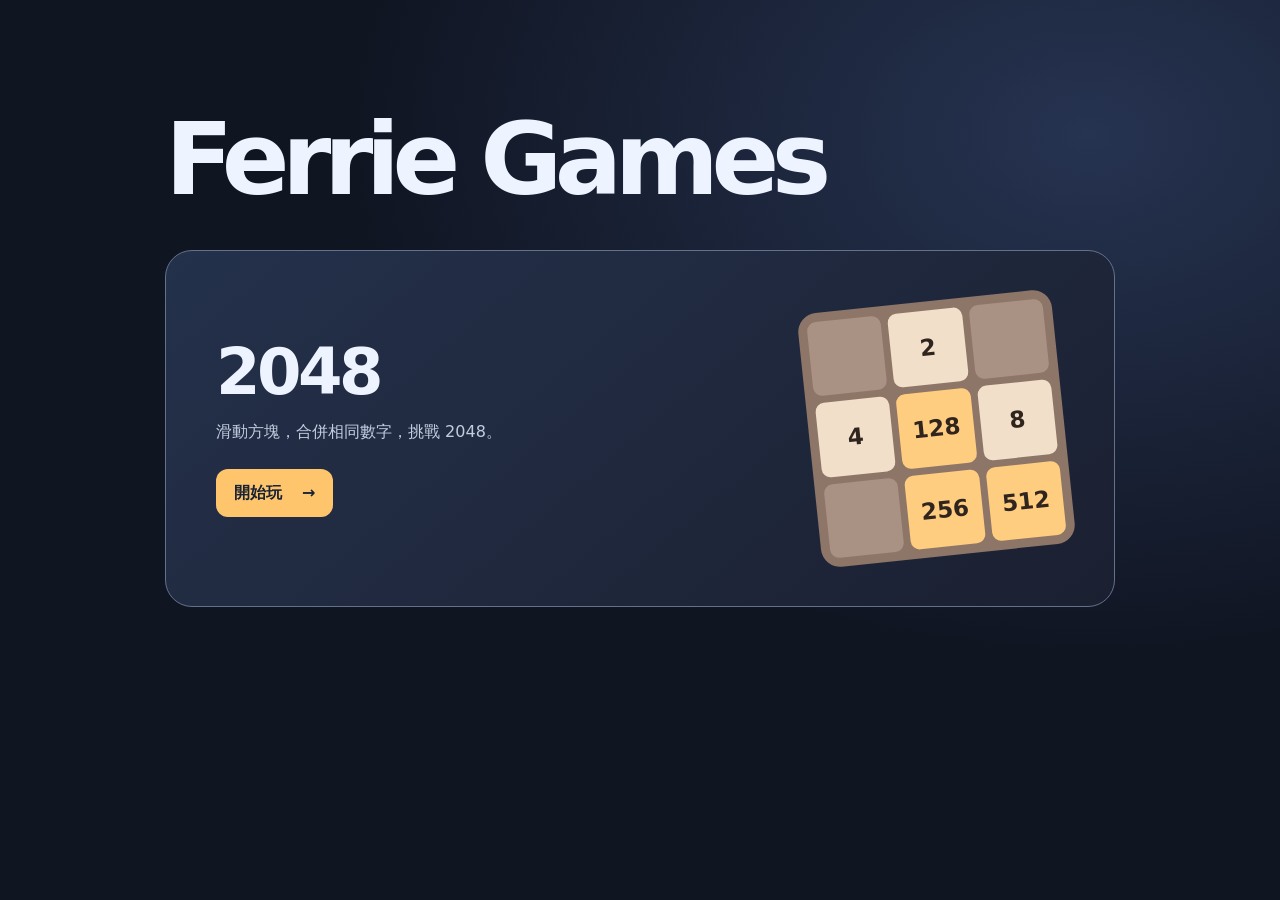
==== portal/index.html @ a09b1267 "Import Ferrie Games portal and 2048" ====
<!doctype html>
<html lang="zh-Hant">
<meta charset="utf-8">
<meta name="viewport" content="width=device-width, initial-scale=1">
<meta name="description" content="Ferrie Games 遊戲入口，從經典 2048 開始。">
<title>Ferrie Games</title>
<style>
*{box-sizing:border-box}
body{margin:0;min-height:100dvh;color:#edf3ff;background:radial-gradient(ellipse at 85% 15%,#263351,transparent 48%),#101522;font:16px/1.5 system-ui,sans-serif}
main{width:min(950px, calc(100% - 36px));margin:auto;padding:clamp(42px,10vw,110px) 0}
h1{font-size:clamp(46px,10vw,100px);letter-spacing:-.075em;line-height:1;margin:0 0 40px}
h2{font-size:clamp(35px,8vw,64px);line-height:1;margin:0;letter-spacing:-.055em}
p{color:#c2cde0;margin:16px 0 25px}
.games{display:grid;gap:20px}
article{display:grid;grid-template-columns:minmax(0,1fr) minmax(0,.78fr);align-items:center;gap:18px;overflow:hidden;border:1px solid #64718b;border-radius:27px;background:linear-gradient(140deg,#24314b,#1b2031);padding:clamp(20px,5vw,50px)}
a{display:inline-flex;align-items:center;gap:20px;color:#182235;text-decoration:none;font-weight:800;background:#ffc56d;padding:12px 18px;border-radius:12px}
a:hover{background:#ffd99c}
a:focus-visible{outline:3px solid white;outline-offset:4px}
.board{display:grid;grid-template-columns:repeat(3,1fr);gap:7px;background:#8d7567;padding:9px;border-radius:19px;transform:rotate(-6deg);width:min(100%,255px);justify-self:end}
.board span{display:grid;place-items:center;aspect-ratio:1;border-radius:9px;background:#a99283;color:#30241e;font-weight:850;font-size:clamp(12px,3vw,23px)}
.board .pale{background:#f1dfc9}.board .gold{background:#ffcd7f}
@media(max-width:380px){article{gap:10px;padding:15px}.board{gap:4px;padding:5px}}
</style>
<main>
  <h1>Ferrie Games</h1>
  <section class="games" aria-label="遊戲列表">
    <article>
      <div>
        <h2>2048</h2>
        <p>滑動方塊，合併相同數字，挑戰 2048。</p>
        <a href="https://kuo-2048.family-kuo.chatgpt.site">開始玩 <span aria-hidden="true">→</span></a>
      </div>
      <div class="board" aria-hidden="true">
        <span></span><span class="pale">2</span><span></span>
        <span class="pale">4</span><span class="gold">128</span><span class="pale">8</span>
        <span></span><span class="gold">256</span><span class="gold">512</span>
      </div>
    </article>
  </section>
</main>
</html>
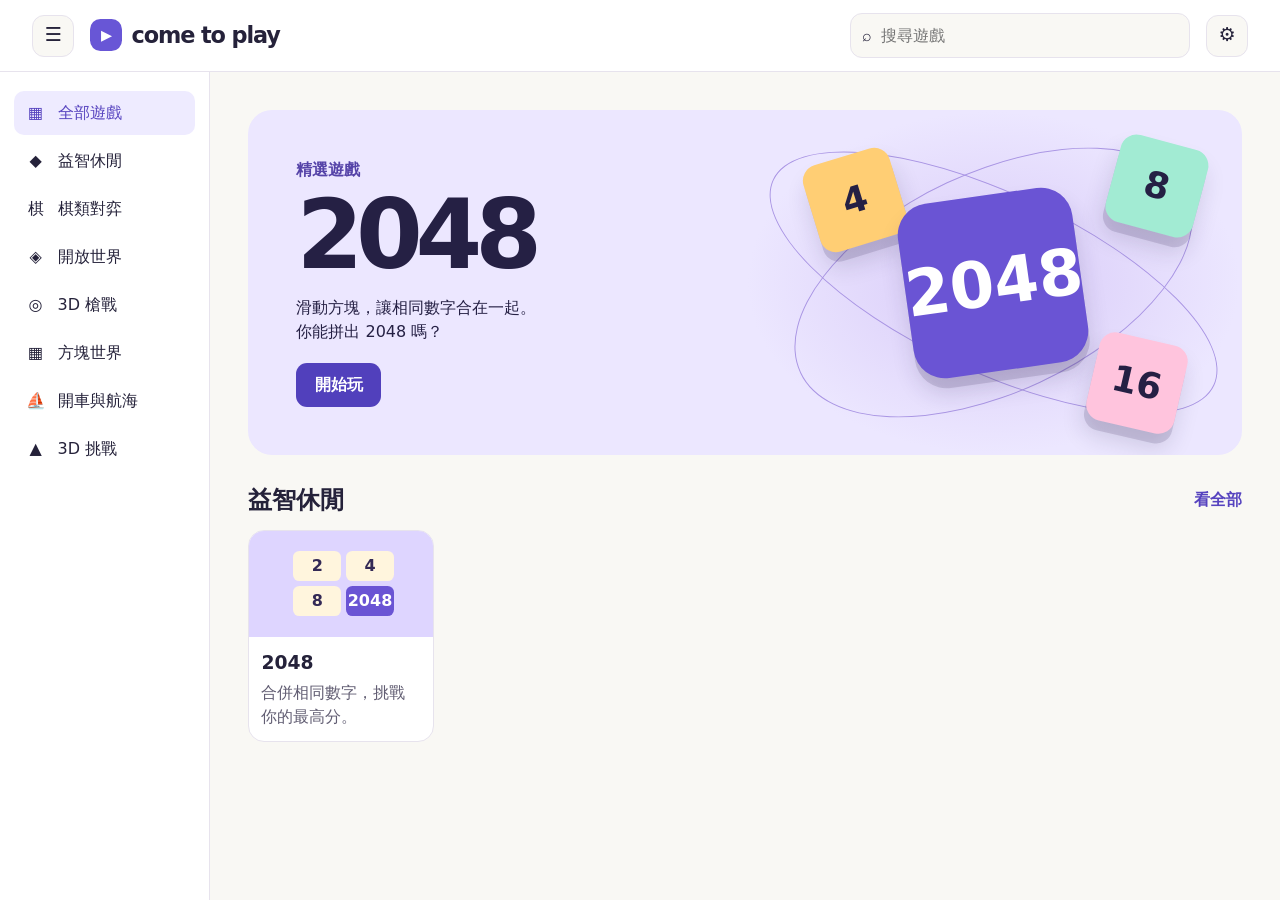
==== commit 9cf3dd04: "feat(portal): launch the come to play lobby" ====
--- a/portal/index.html
+++ b/portal/index.html
@@ -1,41 +1,53 @@
 <!doctype html>
 <html lang="zh-Hant">
-<meta charset="utf-8">
-<meta name="viewport" content="width=device-width, initial-scale=1">
-<meta name="description" content="Ferrie Games 遊戲入口，從經典 2048 開始。">
-<title>Ferrie Games</title>
-<style>
-*{box-sizing:border-box}
-body{margin:0;min-height:100dvh;color:#edf3ff;background:radial-gradient(ellipse at 85% 15%,#263351,transparent 48%),#101522;font:16px/1.5 system-ui,sans-serif}
-main{width:min(950px, calc(100% - 36px));margin:auto;padding:clamp(42px,10vw,110px) 0}
-h1{font-size:clamp(46px,10vw,100px);letter-spacing:-.075em;line-height:1;margin:0 0 40px}
-h2{font-size:clamp(35px,8vw,64px);line-height:1;margin:0;letter-spacing:-.055em}
-p{color:#c2cde0;margin:16px 0 25px}
-.games{display:grid;gap:20px}
-article{display:grid;grid-template-columns:minmax(0,1fr) minmax(0,.78fr);align-items:center;gap:18px;overflow:hidden;border:1px solid #64718b;border-radius:27px;background:linear-gradient(140deg,#24314b,#1b2031);padding:clamp(20px,5vw,50px)}
-a{display:inline-flex;align-items:center;gap:20px;color:#182235;text-decoration:none;font-weight:800;background:#ffc56d;padding:12px 18px;border-radius:12px}
-a:hover{background:#ffd99c}
-a:focus-visible{outline:3px solid white;outline-offset:4px}
-.board{display:grid;grid-template-columns:repeat(3,1fr);gap:7px;background:#8d7567;padding:9px;border-radius:19px;transform:rotate(-6deg);width:min(100%,255px);justify-self:end}
-.board span{display:grid;place-items:center;aspect-ratio:1;border-radius:9px;background:#a99283;color:#30241e;font-weight:850;font-size:clamp(12px,3vw,23px)}
-.board .pale{background:#f1dfc9}.board .gold{background:#ffcd7f}
-@media(max-width:380px){article{gap:10px;padding:15px}.board{gap:4px;padding:5px}}
-</style>
-<main>
-  <h1>Ferrie Games</h1>
-  <section class="games" aria-label="遊戲列表">
-    <article>
-      <div>
-        <h2>2048</h2>
-        <p>滑動方塊，合併相同數字，挑戰 2048。</p>
-        <a href="https://kuo-2048.family-kuo.chatgpt.site">開始玩 <span aria-hidden="true">→</span></a>
-      </div>
-      <div class="board" aria-hidden="true">
-        <span></span><span class="pale">2</span><span></span>
-        <span class="pale">4</span><span class="gold">128</span><span class="pale">8</span>
-        <span></span><span class="gold">256</span><span class="gold">512</span>
-      </div>
-    </article>
-  </section>
-</main>
+<head>
+  <meta charset="utf-8">
+  <meta name="viewport" content="width=device-width, initial-scale=1">
+  <meta name="description" content="come to play 網頁遊戲大廳。直接開玩 2048，探索益智、3D 和棋類遊戲。">
+  <title>come to play | 遊戲大廳</title>
+  <link rel="stylesheet" href="styles.css">
+  <script src="games.js" defer></script>
+  <script src="portal.js" defer></script>
+</head>
+<body>
+  <header class="bar">
+    <button id="menu" class="icon" type="button" aria-controls="sidebar" aria-label="遊戲分類" aria-expanded="false">☰</button>
+    <a class="brand" href="./" aria-label="come to play 首頁"><span aria-hidden="true">▶</span> come to play</a>
+    <search><label><span aria-hidden="true">⌕</span><input id="query" type="search" placeholder="搜尋遊戲" aria-label="搜尋遊戲"></label></search>
+    <button id="settings" class="icon" type="button" aria-label="設定">⚙</button>
+  </header>
+  <div class="layout">
+    <aside id="sidebar" aria-label="遊戲分類"></aside>
+    <main id="main">
+      <section class="hero" aria-labelledby="featured-title">
+        <div class="hero-copy">
+          <p class="eyebrow">精選遊戲</p>
+          <h1 id="featured-title">2048</h1>
+          <p class="intro">滑動方塊，讓相同數字合在一起。<br>你能拼出 2048 嗎？</p>
+          <a class="play" data-game="2048" href="https://kuo-2048.family-kuo.chatgpt.site/">開始玩</a>
+        </div>
+        <div class="art" aria-hidden="true">
+          <div class="orbit orbit-one"></div><div class="orbit orbit-two"></div>
+          <div class="tile tile-four">4</div><div class="tile tile-eight">8</div>
+          <div class="tile tile-main">2048</div><div class="tile tile-sixteen">16</div>
+        </div>
+      </section>
+      <section id="recent" hidden aria-label="繼續玩"></section>
+      <div id="catalog"></div>
+      <noscript><p>開啟 JavaScript 即可使用搜尋和分類。</p></noscript>
+    </main>
+  </div>
+  <dialog id="preferences" aria-labelledby="preferences-title">
+    <form method="dialog">
+      <h2 id="preferences-title">大廳設定</h2>
+      <label for="theme">外觀</label>
+      <select id="theme">
+        <option value="light">淺色</option>
+        <option value="dark">深色</option>
+        <option value="system">跟隨系統</option>
+      </select>
+      <button class="play">完成</button>
+    </form>
+  </dialog>
+</body>
 </html>
--- a/portal/styles.css
+++ b/portal/styles.css
@@ -0,0 +1,93 @@
+:root {
+  color-scheme: light;
+  --background: #f9f8f4;
+  --surface: #fff;
+  --ink: #25223a;
+  --muted: #625e73;
+  --line: #e7e3ed;
+  --accent: #5643bf;
+  --selected: #eeebff;
+  font-family: "DM Sans", system-ui, sans-serif;
+}
+:root[data-theme="dark"] {
+  color-scheme: dark;
+  --background: #171622;
+  --surface: #242238;
+  --ink: #faf8ff;
+  --muted: #c3bdd4;
+  --line: #3d3952;
+  --accent: #bdaeff;
+  --selected: #39315e;
+}
+@media (prefers-color-scheme: dark) {
+  :root[data-theme="system"] {
+    color-scheme: dark;
+    --background: #171622;
+    --surface: #242238;
+    --ink: #faf8ff;
+    --muted: #c3bdd4;
+    --line: #3d3952;
+    --accent: #bdaeff;
+    --selected: #39315e;
+  }
+}
+* { box-sizing: border-box; }
+[hidden] { display: none !important; }
+body { margin: 0; background: var(--background); color: var(--ink); line-height: 1.5; }
+a { color: inherit; text-decoration: none; }
+button, input, select { font: inherit; }
+button { cursor: pointer; }
+:focus-visible { outline: 3px solid var(--accent); outline-offset: 3px; }
+.bar { display: flex; align-items: center; gap: 1rem; min-height: 72px; padding: .7rem clamp(.75rem, 3vw, 2rem); background: var(--surface); border-bottom: 1px solid var(--line); }
+.brand { display: inline-flex; gap: .6rem; align-items: center; font-size: clamp(1.05rem, 3vw, 1.4rem); white-space: nowrap; font-weight: 850; letter-spacing: -.05em; }
+.brand span { display: grid; place-items: center; width: 2rem; height: 2rem; border-radius: .65rem; background: #6856d6; color: #fff; font-size: .9rem; }
+.icon { min-width: 42px; min-height: 42px; border: 1px solid var(--line); border-radius: 12px; background: var(--background); color: var(--ink); font-size: 1.2rem; }
+search { margin-left: auto; width: min(100%, 340px); min-width: 0; }
+search label { display: flex; align-items: center; gap: .55rem; padding: 0 .7rem; border: 1px solid var(--line); border-radius: 12px; background: var(--background); }
+search input { min-width: 0; width: 100%; border: 0; padding: .6rem 0; background: transparent; color: var(--ink); }
+.layout { display: flex; min-height: calc(100dvh - 72px); }
+aside { flex: 0 0 210px; padding: 1.2rem .85rem; background: var(--surface); border-right: 1px solid var(--line); }
+aside a { display: flex; align-items: center; gap: .75rem; min-height: 44px; padding: .5rem .75rem; border-radius: 10px; margin-bottom: .25rem; }
+aside a:hover, aside a[aria-current] { background: var(--selected); color: var(--accent); }
+.nav-icon { width: 1.25rem; text-align: center; }
+main { min-width: 0; flex: 1; max-width: 1500px; margin: 0 auto; padding: clamp(.85rem, 3vw, 2.4rem); }
+.hero { display: grid; grid-template-columns: 1fr 1fr; overflow: hidden; min-height: 300px; border-radius: 24px; background: #ece7ff; color: #252044; }
+.hero-copy { z-index: 1; align-self: center; padding: clamp(1rem, 4vw, 3rem); }
+.eyebrow { color: #5543a8; font-weight: 750; margin: 0; }
+h1 { margin: .05em 0; line-height: 1; font-size: clamp(3rem, 9vw, 6rem); letter-spacing: -.075em; }
+.intro { margin: .8rem 0 1.2rem; }
+.play { display: inline-flex; align-items: center; justify-content: center; min-height: 44px; padding: .55rem 1.15rem; border: 0; border-radius: 11px; color: #fff; background: #5140bc; font-weight: 750; }
+.play:hover { background: #42339f; }
+.art { position: relative; align-self: stretch; isolation: isolate; background: radial-gradient(ellipse at center, #d8caf8, transparent 70%); }
+.orbit { position: absolute; inset: 18% 7%; border: 1px solid #aa96e4; border-radius: 50%; transform: rotate(-25deg); }
+.orbit-two { inset: 24% 1%; transform: rotate(25deg); }
+.tile { display: grid; place-items: center; position: absolute; width: clamp(2.5rem, 7vw, 6rem); aspect-ratio: 1; border-radius: 18%; font-size: clamp(1.1rem, 3vw, 2.25rem); font-weight: 850; box-shadow: 0 10px 0 #28204a26, 0 16px 22px #28204a25; }
+.tile-main { width: clamp(4.25rem, 15vw, 11rem); left: 50%; top: 50%; transform: translate(-50%, -50%) rotate(-8deg); background: #6a54d4; color: #fff; font-size: clamp(1.35rem, 5vw, 4.4rem); }
+.tile-four { top: 13%; left: 13%; transform: rotate(-17deg); background: #ffce74; }
+.tile-eight { right: 8%; top: 9%; transform: rotate(15deg); background: #a2ebd3; }
+.tile-sixteen { right: 12%; bottom: 8%; transform: rotate(13deg); background: #ffc4dd; }
+.section-heading { display: flex; gap: .75rem; align-items: center; justify-content: space-between; margin: 1.65rem 0 .75rem; }
+h2, h3 { margin: 0; }
+.see-all { color: var(--accent); font-weight: 700; }
+.grid { display: grid; grid-template-columns: repeat(auto-fill, minmax(176px, 1fr)); gap: 1rem; }
+.game { min-width: 0; overflow: hidden; display: block; border-radius: 16px; border: 1px solid var(--line); background: var(--surface); }
+.game:hover { border-color: var(--accent); }
+.cover { display: grid; grid-template-columns: repeat(2, minmax(0, 3rem)); gap: .3rem; align-content: center; justify-content: center; min-height: 106px; aspect-ratio: 16 / 9; background: #ded5ff; }
+.cover span { display: grid; place-items: center; min-height: 1.9rem; border-radius: .4rem; background: #fff5dd; color: #332955; font-weight: 800; }
+.cover span:last-child { color: #fff; background: #6a54d4; }
+.details { padding: .75rem; }
+.details p, .empty { color: var(--muted); margin: .25rem 0 0; }
+dialog { width: min(90vw, 400px); border: 1px solid var(--line); border-radius: 18px; padding: 1.4rem; color: var(--ink); background: var(--surface); }
+dialog::backdrop { background: #15102888; }
+dialog form { display: grid; gap: .8rem; }
+dialog select { padding: .6rem; border: 1px solid var(--line); border-radius: 8px; }
+dialog button { justify-self: end; }
+@media (max-width: 760px) {
+  .layout { display: block; }
+  aside { position: absolute; z-index: 2; width: min(245px, 90vw); border: 1px solid var(--line); border-radius: 0 0 15px 0; box-shadow: 0 12px 25px #221a3f22; }
+  .bar { gap: .45rem; flex-wrap: wrap; }
+  search { width: 100%; order: 1; }
+  #settings { margin-left: auto; }
+  .hero { min-height: 220px; grid-template-columns: 1.15fr 1fr; }
+  .grid { grid-template-columns: repeat(2, minmax(0, 1fr)); gap: .65rem; }
+}
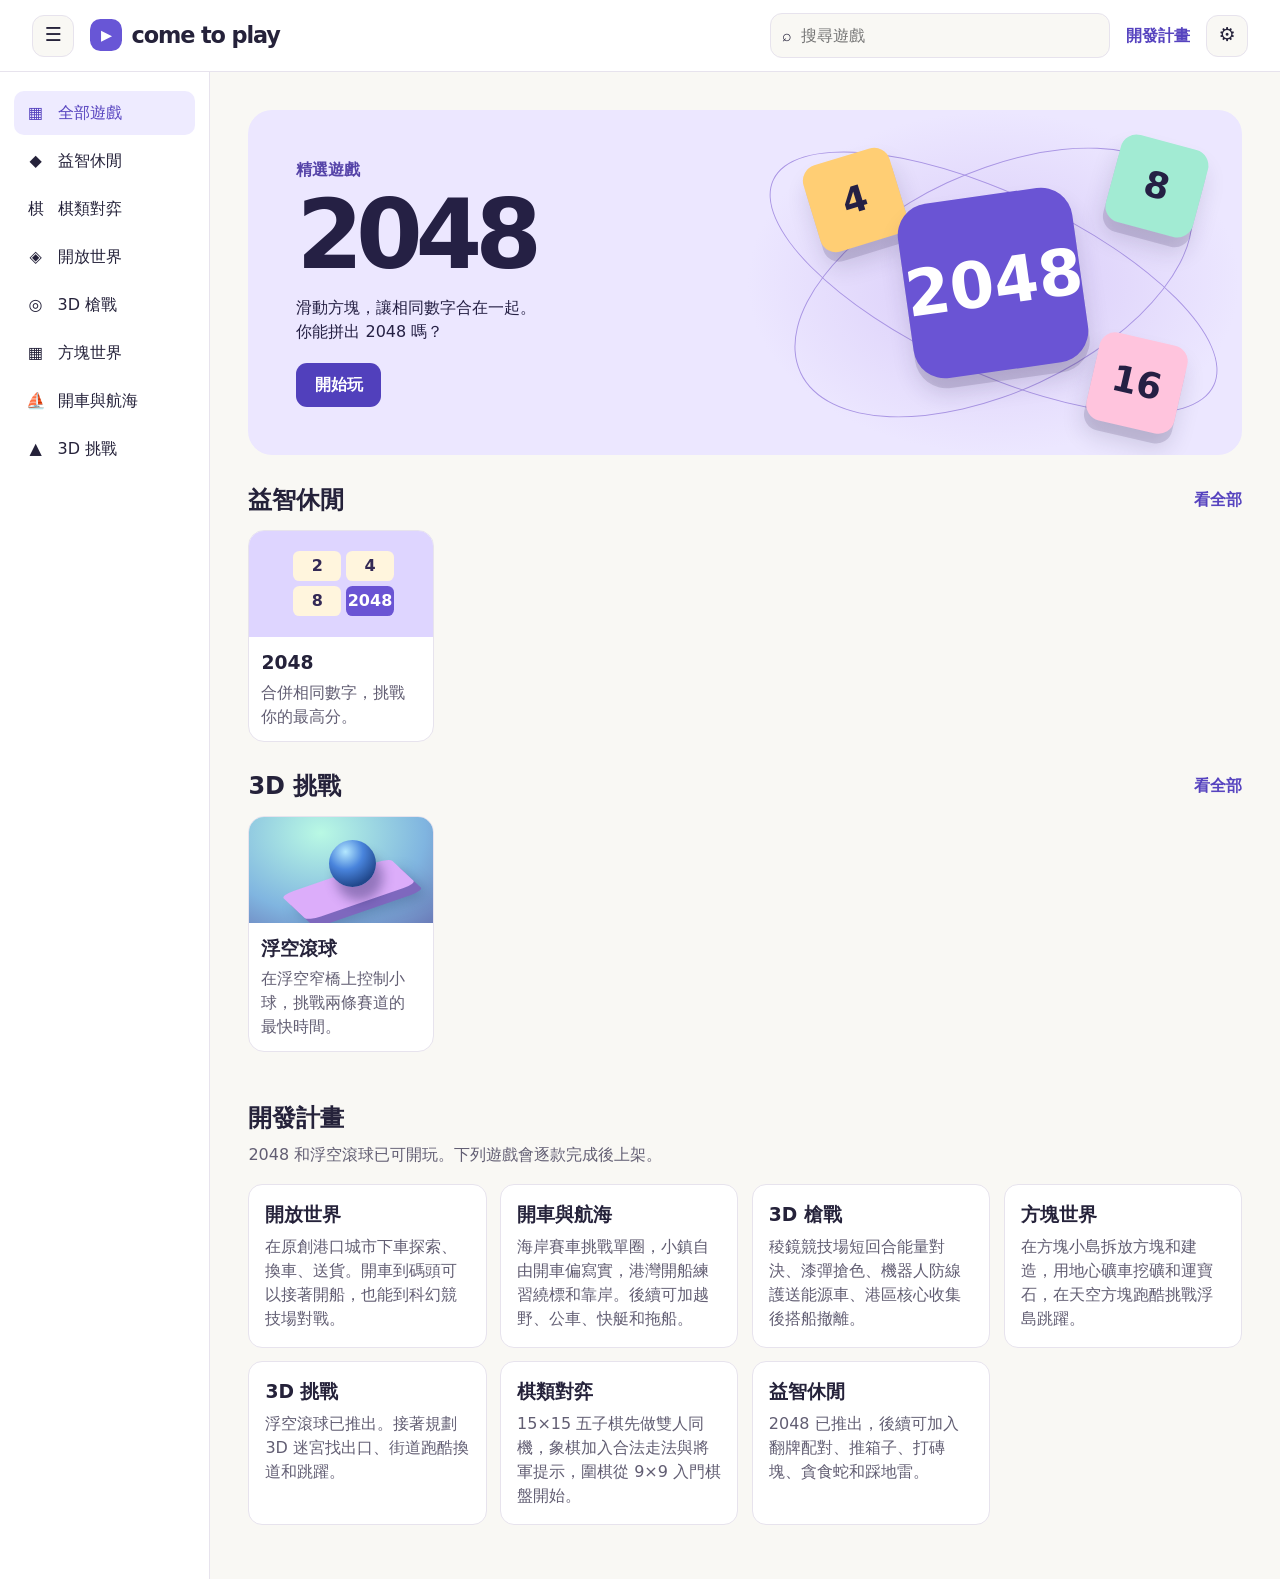
==== commit 6f5f3b65: "feat: release Floating Ball and show the game roadmap" ====
--- a/portal/index.html
+++ b/portal/index.html
@@ -14,6 +14,7 @@
     <button id="menu" class="icon" type="button" aria-controls="sidebar" aria-label="遊戲分類" aria-expanded="false">☰</button>
     <a class="brand" href="./" aria-label="come to play 首頁"><span aria-hidden="true">▶</span> come to play</a>
     <search><label><span aria-hidden="true">⌕</span><input id="query" type="search" placeholder="搜尋遊戲" aria-label="搜尋遊戲"></label></search>
+    <a class="roadmap-link" href="#roadmap">開發計畫</a>
     <button id="settings" class="icon" type="button" aria-label="設定">⚙</button>
   </header>
   <div class="layout">
@@ -34,6 +35,42 @@
       </section>
       <section id="recent" hidden aria-label="繼續玩"></section>
       <div id="catalog"></div>
+      <section class="roadmap" id="roadmap" aria-labelledby="roadmap-title">
+        <header>
+          <h2 id="roadmap-title">開發計畫</h2>
+          <p>2048 和浮空滾球已可開玩。下列遊戲會逐款完成後上架。</p>
+        </header>
+        <div class="roadmap-grid">
+          <article>
+            <h3>開放世界</h3>
+            <p>在原創港口城市下車探索、換車、送貨。開車到碼頭可以接著開船，也能到科幻競技場對戰。</p>
+          </article>
+          <article>
+            <h3>開車與航海</h3>
+            <p>海岸賽車挑戰單圈，小鎮自由開車偏寫實，港灣開船練習繞標和靠岸。後續可加越野、公車、快艇和拖船。</p>
+          </article>
+          <article>
+            <h3>3D 槍戰</h3>
+            <p>稜鏡競技場短回合能量對決、漆彈搶色、機器人防線護送能源車、港區核心收集後搭船撤離。</p>
+          </article>
+          <article>
+            <h3>方塊世界</h3>
+            <p>在方塊小島拆放方塊和建造，用地心礦車挖礦和運寶石，在天空方塊跑酷挑戰浮島跳躍。</p>
+          </article>
+          <article>
+            <h3>3D 挑戰</h3>
+            <p>浮空滾球已推出。接著規劃 3D 迷宮找出口、街道跑酷換道和跳躍。</p>
+          </article>
+          <article>
+            <h3>棋類對弈</h3>
+            <p>15×15 五子棋先做雙人同機，象棋加入合法走法與將軍提示，圍棋從 9×9 入門棋盤開始。</p>
+          </article>
+          <article>
+            <h3>益智休閒</h3>
+            <p>2048 已推出，後續可加入翻牌配對、推箱子、打磚塊、貪食蛇和踩地雷。</p>
+          </article>
+        </div>
+      </section>
       <noscript><p>開啟 JavaScript 即可使用搜尋和分類。</p></noscript>
     </main>
   </div>
--- a/portal/styles.css
+++ b/portal/styles.css
@@ -91,3 +91,41 @@
   .hero { min-height: 220px; grid-template-columns: 1.15fr 1fr; }
   .grid { grid-template-columns: repeat(2, minmax(0, 1fr)); gap: .65rem; }
 }
+.game[data-game="rolling-ball"] .cover {
+  position: relative;
+  overflow: hidden;
+  background: radial-gradient(ellipse at 38% 15%, #b9f9e4, #80b5e0 63%, #6978b6);
+}
+.game[data-game="rolling-ball"] .cover::before {
+  content: "";
+  position: absolute;
+  top: 53%;
+  left: 22%;
+  width: 61%;
+  height: 31%;
+  border-radius: 12%;
+  background: #dcadfa;
+  box-shadow: 0 9px 0 #7e68be, 0 14px 13px #26386757;
+  transform: rotate(-19deg) skewX(28deg);
+}
+.game[data-game="rolling-ball"] .cover::after {
+  content: "";
+  position: absolute;
+  left: 42%;
+  top: 22%;
+  width: 25%;
+  aspect-ratio: 1;
+  border-radius: 50%;
+  background: radial-gradient(circle at 35% 25%, #b4e8ff, #4984dc 38%, #21488c 75%);
+  box-shadow: 7px 14px 12px #2d28666b;
+}
+.roadmap-link { white-space: nowrap; color: var(--accent); font-weight: 700; }
+.roadmap { margin: 3rem 0 1rem; scroll-margin-top: 1rem; }
+.roadmap header p { color: var(--muted); margin: .4rem 0 1.1rem; }
+.roadmap-grid { display: grid; grid-template-columns: repeat(auto-fit, minmax(min(100%, 230px), 1fr)); gap: .85rem; }
+.roadmap article { padding: 1rem; border: 1px solid var(--line); border-radius: 14px; background: var(--surface); }
+.roadmap article p { color: var(--muted); margin: .35rem 0 0; }
+@media (max-width: 760px) {
+  .roadmap-link { margin-left: auto; font-size: .87rem; }
+  #settings { margin-left: 0; }
+}
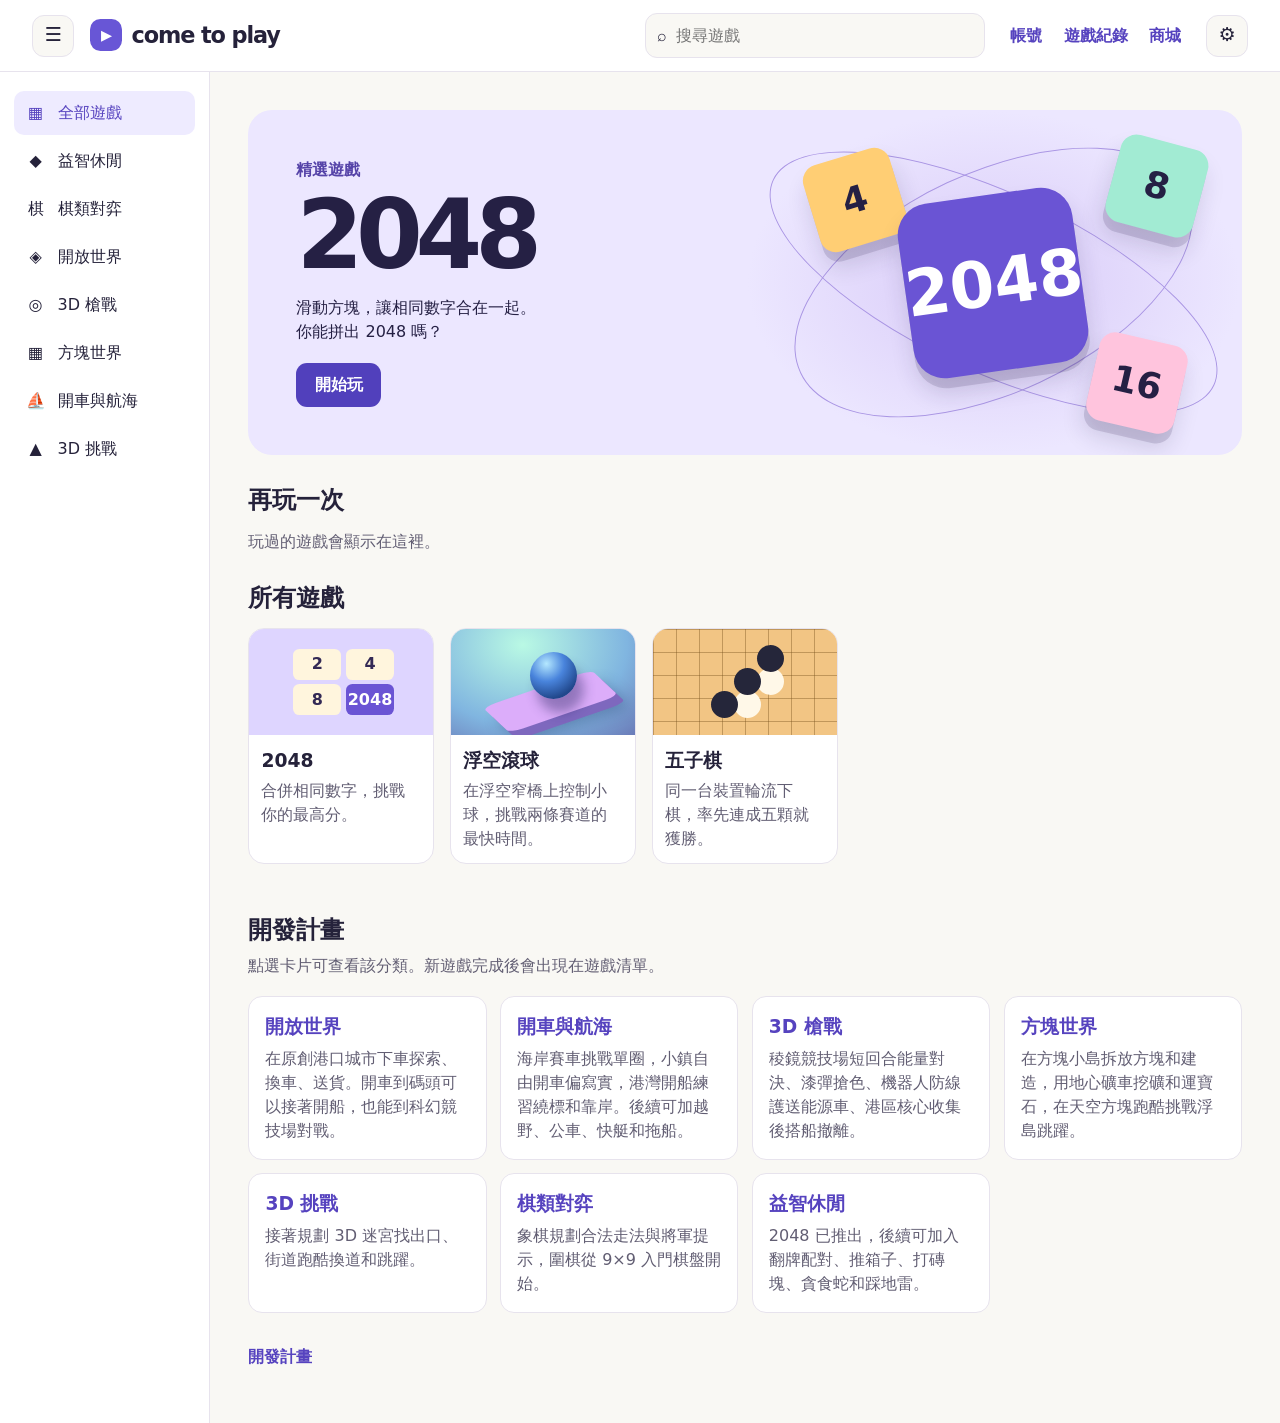
==== commit 7583d57e: "feat: reorganize the lobby and add Gomoku with local player profiles" ====
--- a/portal/index.html
+++ b/portal/index.html
@@ -6,6 +6,7 @@
   <meta name="description" content="come to play 網頁遊戲大廳。直接開玩 2048，探索益智、3D 和棋類遊戲。">
   <title>come to play | 遊戲大廳</title>
   <link rel="stylesheet" href="styles.css">
+  <script src="player.js" defer></script>
   <script src="games.js" defer></script>
   <script src="portal.js" defer></script>
 </head>
@@ -14,7 +15,11 @@
     <button id="menu" class="icon" type="button" aria-controls="sidebar" aria-label="遊戲分類" aria-expanded="false">☰</button>
     <a class="brand" href="./" aria-label="come to play 首頁"><span aria-hidden="true">▶</span> come to play</a>
     <search><label><span aria-hidden="true">⌕</span><input id="query" type="search" placeholder="搜尋遊戲" aria-label="搜尋遊戲"></label></search>
-    <a class="roadmap-link" href="#roadmap">開發計畫</a>
+    <div class="utilities">
+      <button type="button" data-panel="account">帳號</button>
+      <button type="button" data-panel="records">遊戲紀錄</button>
+      <button type="button" data-panel="shop">商城</button>
+    </div>
     <button id="settings" class="icon" type="button" aria-label="設定">⚙</button>
   </header>
   <div class="layout">
@@ -33,47 +38,54 @@
           <div class="tile tile-main">2048</div><div class="tile tile-sixteen">16</div>
         </div>
       </section>
-      <section id="recent" hidden aria-label="繼續玩"></section>
+      <section id="recent" aria-label="再玩一次"></section>
       <div id="catalog"></div>
       <section class="roadmap" id="roadmap" aria-labelledby="roadmap-title">
         <header>
           <h2 id="roadmap-title">開發計畫</h2>
-          <p>2048 和浮空滾球已可開玩。下列遊戲會逐款完成後上架。</p>
+          <p>點選卡片可查看該分類。新遊戲完成後會出現在遊戲清單。</p>
         </header>
         <div class="roadmap-grid">
-          <article>
+          <a class="plan" href="#world">
             <h3>開放世界</h3>
             <p>在原創港口城市下車探索、換車、送貨。開車到碼頭可以接著開船，也能到科幻競技場對戰。</p>
-          </article>
-          <article>
+          </a>
+          <a class="plan" href="#driving">
             <h3>開車與航海</h3>
             <p>海岸賽車挑戰單圈，小鎮自由開車偏寫實，港灣開船練習繞標和靠岸。後續可加越野、公車、快艇和拖船。</p>
-          </article>
-          <article>
+          </a>
+          <a class="plan" href="#action">
             <h3>3D 槍戰</h3>
             <p>稜鏡競技場短回合能量對決、漆彈搶色、機器人防線護送能源車、港區核心收集後搭船撤離。</p>
-          </article>
-          <article>
+          </a>
+          <a class="plan" href="#blocks">
             <h3>方塊世界</h3>
             <p>在方塊小島拆放方塊和建造，用地心礦車挖礦和運寶石，在天空方塊跑酷挑戰浮島跳躍。</p>
-          </article>
-          <article>
+          </a>
+          <a class="plan" href="#challenge">
             <h3>3D 挑戰</h3>
-            <p>浮空滾球已推出。接著規劃 3D 迷宮找出口、街道跑酷換道和跳躍。</p>
-          </article>
-          <article>
+            <p>接著規劃 3D 迷宮找出口、街道跑酷換道和跳躍。</p>
+          </a>
+          <a class="plan" href="#board">
             <h3>棋類對弈</h3>
-            <p>15×15 五子棋先做雙人同機，象棋加入合法走法與將軍提示，圍棋從 9×9 入門棋盤開始。</p>
-          </article>
-          <article>
+            <p>象棋規劃合法走法與將軍提示，圍棋從 9×9 入門棋盤開始。</p>
+          </a>
+          <a class="plan" href="#puzzle">
             <h3>益智休閒</h3>
             <p>2048 已推出，後續可加入翻牌配對、推箱子、打磚塊、貪食蛇和踩地雷。</p>
-          </article>
+          </a>
         </div>
       </section>
+      <footer><a class="roadmap-link" href="#roadmap">開發計畫</a></footer>
       <noscript><p>開啟 JavaScript 即可使用搜尋和分類。</p></noscript>
     </main>
   </div>
+  <dialog id="player-panel" aria-labelledby="player-title">
+    <h2 id="player-title"></h2>
+    <div id="player-content"></div>
+    <p id="player-feedback" role="status"></p>
+    <form method="dialog"><button class="play">完成</button></form>
+  </dialog>
   <dialog id="preferences" aria-labelledby="preferences-title">
     <form method="dialog">
       <h2 id="preferences-title">大廳設定</h2>
--- a/portal/styles.css
+++ b/portal/styles.css
@@ -123,9 +123,57 @@
 .roadmap { margin: 3rem 0 1rem; scroll-margin-top: 1rem; }
 .roadmap header p { color: var(--muted); margin: .4rem 0 1.1rem; }
 .roadmap-grid { display: grid; grid-template-columns: repeat(auto-fit, minmax(min(100%, 230px), 1fr)); gap: .85rem; }
-.roadmap article { padding: 1rem; border: 1px solid var(--line); border-radius: 14px; background: var(--surface); }
-.roadmap article p { color: var(--muted); margin: .35rem 0 0; }
+.roadmap .plan { padding: 1rem; border: 1px solid var(--line); border-radius: 14px; background: var(--surface); }
+.roadmap .plan p { color: var(--muted); margin: .35rem 0 0; }
 @media (max-width: 760px) {
-  .roadmap-link { margin-left: auto; font-size: .87rem; }
   #settings { margin-left: 0; }
 }
+:root[data-shop-theme="mint"] { --accent: #176c59; --selected: #d6f7e9; }
+:root[data-shop-theme="peach"] { --accent: #9d452a; --selected: #ffe7dc; }
+:root[data-shop-theme="mint"] .hero { background: #dbf7eb; }
+:root[data-shop-theme="peach"] .hero { background: #ffe8df; }
+:root[data-theme="dark"][data-shop-theme="mint"] { --accent: #96e4c7; --selected: #234c44; }
+:root[data-theme="dark"][data-shop-theme="peach"] { --accent: #ffb99d; --selected: #593a39; }
+@media (prefers-color-scheme: dark) {
+  :root[data-theme="system"][data-shop-theme="mint"] { --accent: #96e4c7; --selected: #234c44; }
+  :root[data-theme="system"][data-shop-theme="peach"] { --accent: #ffb99d; --selected: #593a39; }
+}
+.utilities { display: flex; gap: .25rem; }
+.utilities button { color: var(--accent); background: transparent; border: 0; min-height: 44px; border-radius: 10px; padding: .25rem .55rem; white-space: nowrap; font-weight: 750; }
+.utilities button:hover { background: var(--selected); }
+.roadmap .plan:hover, .roadmap .plan:focus-visible { border-color: var(--accent); }
+.roadmap .plan h3 { color: var(--accent); }
+.game:active, .plan:active { opacity: .8; }
+.category-plan { max-width: 50ch; }
+footer { margin-block: 2rem 1rem; }
+#player-panel select, .profile-create input { width: 100%; background: var(--background); color: var(--ink); border: 1px solid var(--line); border-radius: 8px; padding: .6rem; }
+#player-panel .profile-create { grid-template-columns: minmax(0, 1fr) auto; margin-block: .65rem; }
+.panel-note, .record-list { color: var(--muted); }
+.panel-link { color: var(--accent); text-decoration: underline; display: inline-block; }
+.balance { font-weight: 800; }
+.shop-row { display: flex; align-items: center; justify-content: space-between; gap: 1rem; padding: .6rem 0; border-bottom: 1px solid var(--line); }
+.play:disabled { opacity: .65; cursor: default; }
+.game[data-game="gomoku"] .cover {
+  position: relative;
+  background: repeating-linear-gradient(90deg, #76501b66 0 1px, transparent 1px 23px) center,
+    repeating-linear-gradient(#76501b66 0 1px, transparent 1px 23px) center, #f2c584;
+}
+.game[data-game="gomoku"] .cover::after {
+  content: "";
+  width: 27px;
+  aspect-ratio: 1;
+  background: #25263a;
+  border-radius: 50%;
+  box-shadow: 23px -23px 0 #25263a, -23px 23px 0 #25263a, 23px 0 0 #fff8e8, 0 23px 0 #fff8e8;
+  margin: auto;
+  grid-column: 1 / -1;
+}
+@media (max-width: 760px) {
+  .utilities { margin-left: auto; }
+  .utilities button { padding-inline: .32rem; font-size: .88rem; }
+  #settings { margin-left: 0; }
+}
+@media (max-width: 370px) {
+  .brand { gap: .3rem; }
+  .brand span { display: none; }
+}
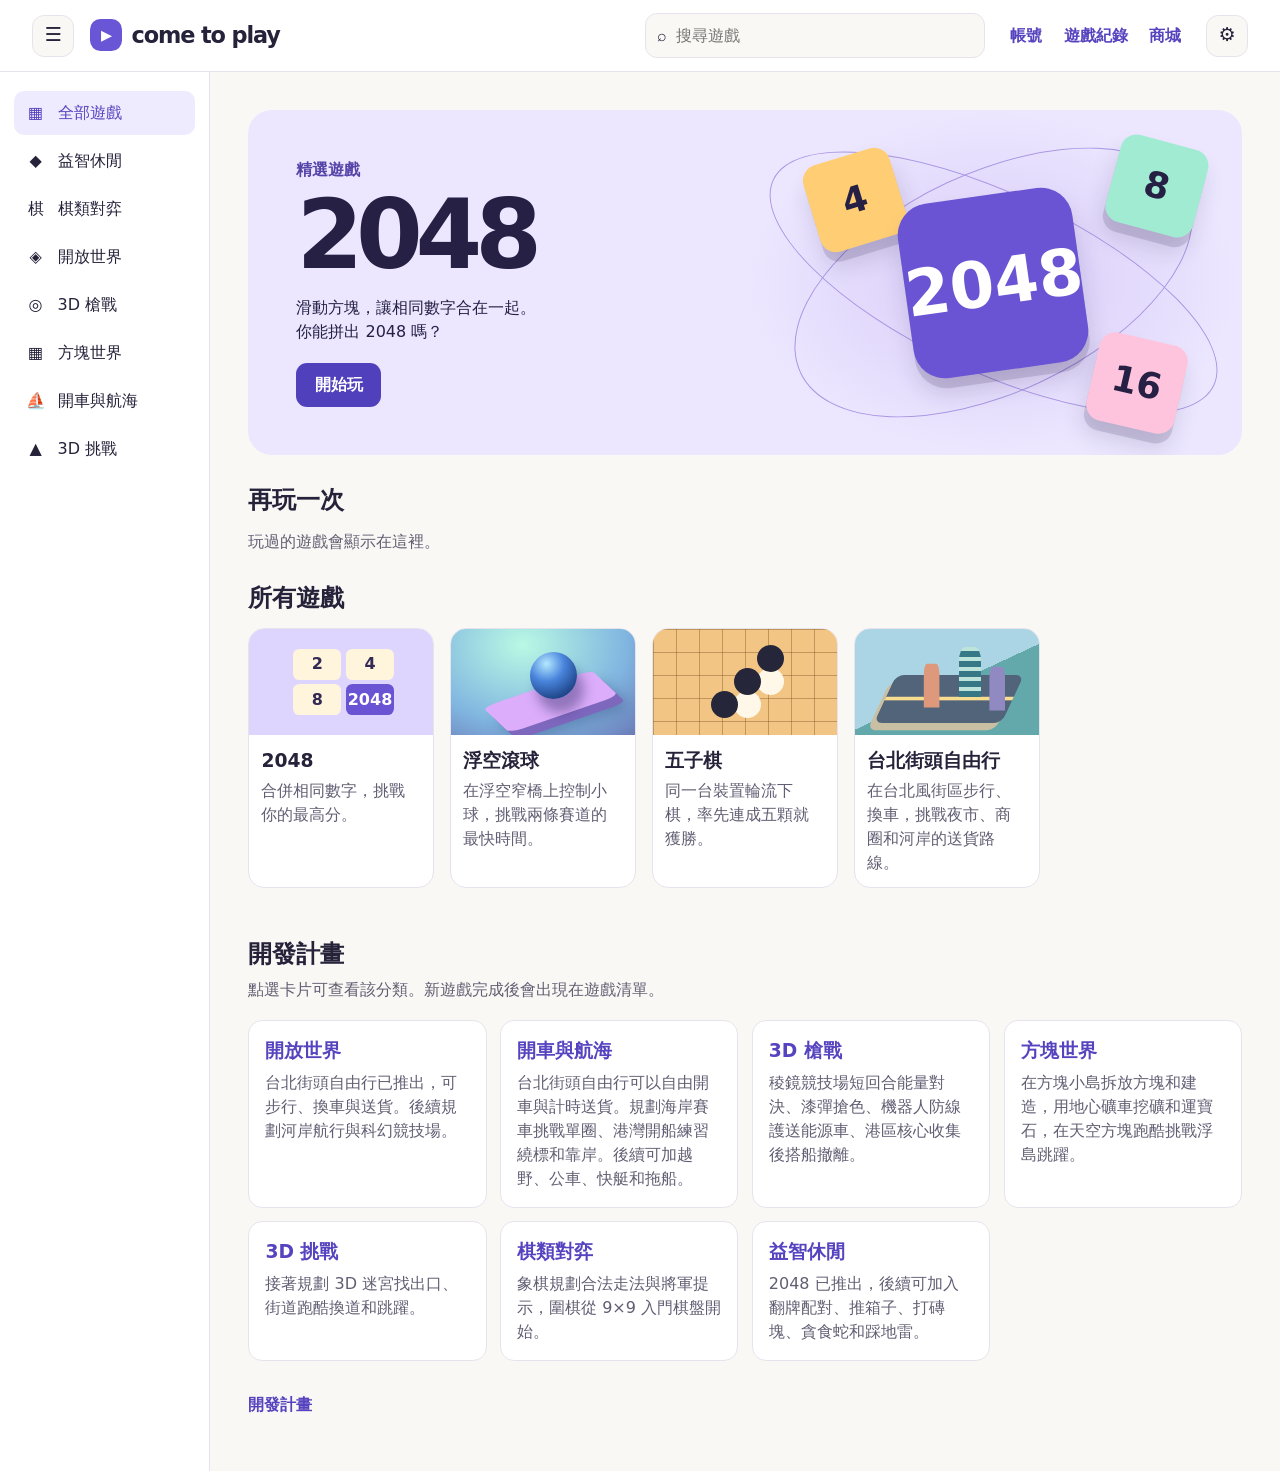
==== commit 1c931c71: "feat: launch Taipei Street Drive" ====
--- a/portal/index.html
+++ b/portal/index.html
@@ -48,11 +48,11 @@
         <div class="roadmap-grid">
           <a class="plan" href="#world">
             <h3>開放世界</h3>
-            <p>在原創港口城市下車探索、換車、送貨。開車到碼頭可以接著開船，也能到科幻競技場對戰。</p>
+            <p>台北街頭自由行已推出，可步行、換車與送貨。後續規劃河岸航行與科幻競技場。</p>
           </a>
           <a class="plan" href="#driving">
             <h3>開車與航海</h3>
-            <p>海岸賽車挑戰單圈，小鎮自由開車偏寫實，港灣開船練習繞標和靠岸。後續可加越野、公車、快艇和拖船。</p>
+            <p>台北街頭自由行可以自由開車與計時送貨。規劃海岸賽車挑戰單圈、港灣開船練習繞標和靠岸。後續可加越野、公車、快艇和拖船。</p>
           </a>
           <a class="plan" href="#action">
             <h3>3D 槍戰</h3>
--- a/portal/styles.css
+++ b/portal/styles.css
@@ -177,3 +177,28 @@
   .brand { gap: .3rem; }
   .brand span { display: none; }
 }
+.game[data-game="taipei-drive"] .cover {
+  position: relative;
+  overflow: hidden;
+  background: linear-gradient(155deg, #abd5e5 52%, #63a9ab 52%);
+}
+.game[data-game="taipei-drive"] .cover::before {
+  content: "";
+  position: absolute;
+  inset: 43% 16% 12%;
+  transform: skewX(-25deg);
+  border-radius: .5rem;
+  background: linear-gradient(transparent 46%, #f8dc8f 46% 53%, transparent 53%), #52647a;
+  box-shadow: -.2rem .45rem 0 #c9bfa2;
+}
+.game[data-game="taipei-drive"] .cover::after {
+  content: "";
+  position: absolute;
+  width: 12%;
+  height: 47%;
+  left: 55%;
+  bottom: 36%;
+  border-radius: 28% 28% 0 0;
+  background: repeating-linear-gradient(#bce4db 0 4px,#377887 4px 10px);
+  box-shadow: -2.4rem .85rem 0 -.2rem #de987b, 1.7rem 1.04rem 0 -.2rem #918ac2;
+}
